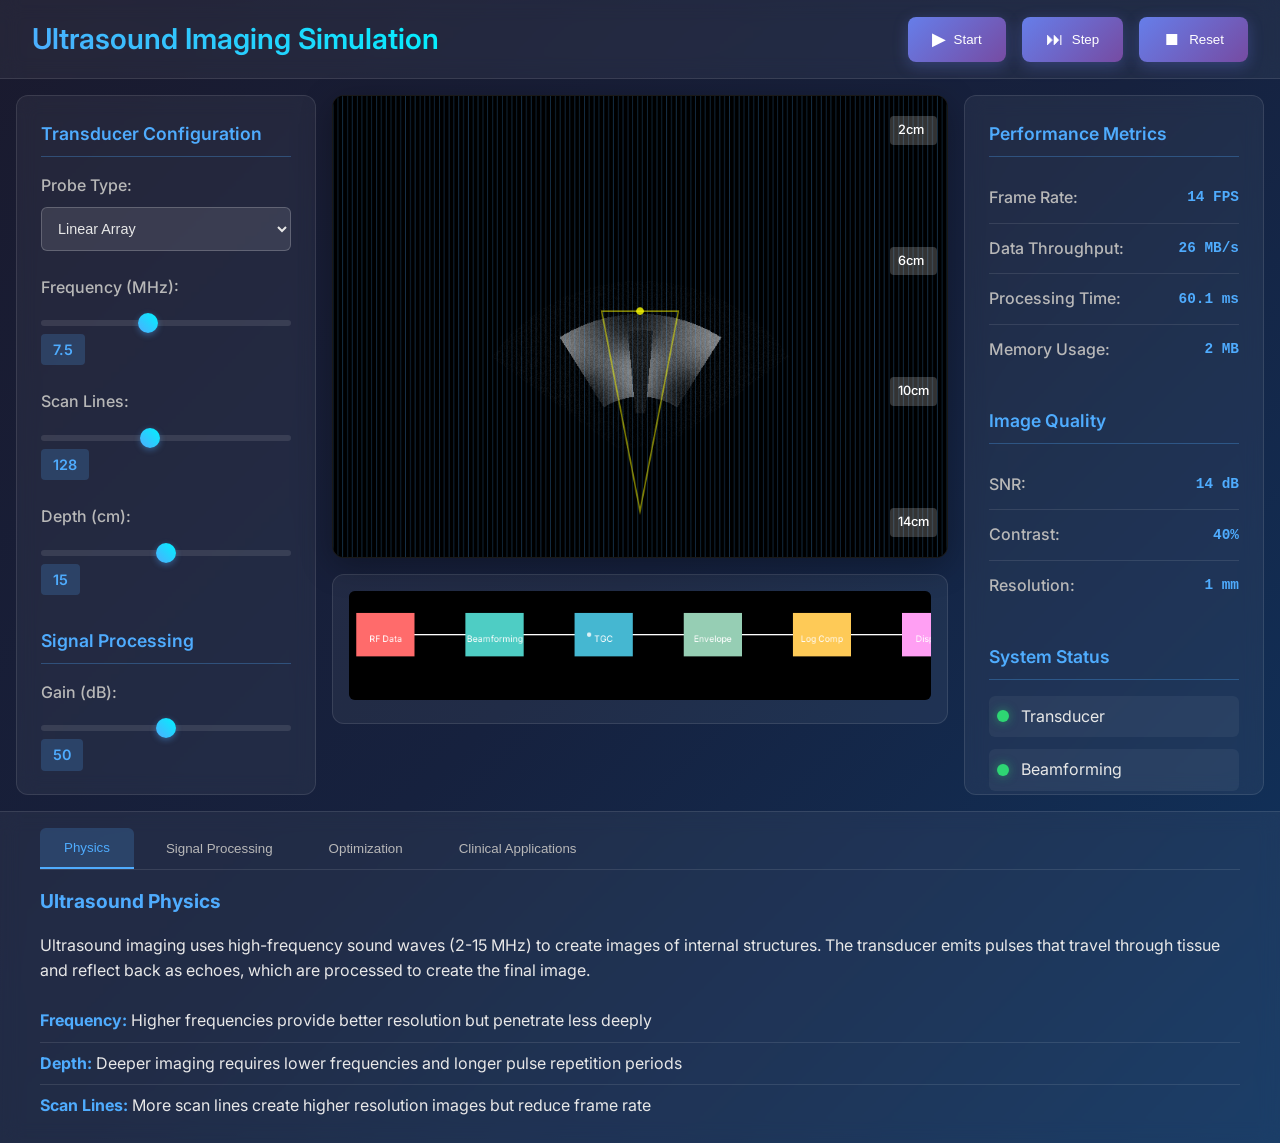
==== index.html @ 915e88f6 "Create comprehensive ultrasound imaging simulation for educational purposes Co-authored-by: lemeinte" ====
<!DOCTYPE html>
<html lang="en">
<head>
    <meta charset="UTF-8">
    <meta name="viewport" content="width=device-width, initial-scale=1.0">
    <title>Interactive Ultrasound Imaging Simulation</title>
    <link rel="stylesheet" href="styles.css">
    <link href="https://fonts.googleapis.com/css2?family=Inter:wght@300;400;500;600;700&display=swap" rel="stylesheet">
</head>
<body>
    <div class="app-container">
        <!-- Header -->
        <header class="app-header">
            <h1>Ultrasound Imaging Simulation</h1>
            <div class="header-controls">
                <button id="playPauseBtn" class="control-btn">
                    <span class="btn-icon">▶</span>
                    <span class="btn-text">Start</span>
                </button>
                <button id="stepBtn" class="control-btn">
                    <span class="btn-icon">⏭</span>
                    <span class="btn-text">Step</span>
                </button>
                <button id="resetBtn" class="control-btn">
                    <span class="btn-icon">⏹</span>
                    <span class="btn-text">Reset</span>
                </button>
            </div>
        </header>

        <!-- Main Content -->
        <div class="main-content">
            <!-- Left Panel - Controls -->
            <div class="control-panel">
                <div class="panel-section">
                    <h3>Transducer Configuration</h3>
                    <div class="control-group">
                        <label for="probeType">Probe Type:</label>
                        <select id="probeType" class="control-select">
                            <option value="linear">Linear Array</option>
                            <option value="convex">Convex Array</option>
                            <option value="phased">Phased Array</option>
                        </select>
                    </div>
                    <div class="control-group">
                        <label for="frequency">Frequency (MHz):</label>
                        <input type="range" id="frequency" min="2" max="15" value="7.5" step="0.5" class="control-slider">
                        <span class="value-display" id="frequencyValue">7.5</span>
                    </div>
                    <div class="control-group">
                        <label for="scanLines">Scan Lines:</label>
                        <input type="range" id="scanLines" min="32" max="256" value="128" step="16" class="control-slider">
                        <span class="value-display" id="scanLinesValue">128</span>
                    </div>
                    <div class="control-group">
                        <label for="depth">Depth (cm):</label>
                        <input type="range" id="depth" min="5" max="25" value="15" step="1" class="control-slider">
                        <span class="value-display" id="depthValue">15</span>
                    </div>
                </div>

                <div class="panel-section">
                    <h3>Signal Processing</h3>
                    <div class="control-group">
                        <label for="gain">Gain (dB):</label>
                        <input type="range" id="gain" min="0" max="100" value="50" step="5" class="control-slider">
                        <span class="value-display" id="gainValue">50</span>
                    </div>
                    <div class="control-group">
                        <label for="tgc">TGC Slope:</label>
                        <input type="range" id="tgc" min="0" max="100" value="30" step="5" class="control-slider">
                        <span class="value-display" id="tgcValue">30</span>
                    </div>
                    <div class="control-group">
                        <label for="focus">Focus Depth (cm):</label>
                        <input type="range" id="focus" min="2" max="20" value="8" step="1" class="control-slider">
                        <span class="value-display" id="focusValue">8</span>
                    </div>
                </div>

                <div class="panel-section">
                    <h3>Organ Presets</h3>
                    <div class="preset-buttons">
                        <button class="preset-btn" data-preset="liver">Liver</button>
                        <button class="preset-btn" data-preset="heart">Heart</button>
                        <button class="preset-btn" data-preset="kidney">Kidney</button>
                        <button class="preset-btn" data-preset="superficial">Superficial</button>
                    </div>
                </div>

                <div class="panel-section">
                    <h3>Display Options</h3>
                    <div class="control-group">
                        <label class="checkbox-label">
                            <input type="checkbox" id="showScanLines" checked>
                            Show Scan Lines
                        </label>
                    </div>
                    <div class="control-group">
                        <label class="checkbox-label">
                            <input type="checkbox" id="showBeamforming" checked>
                            Show Beamforming
                        </label>
                    </div>
                    <div class="control-group">
                        <label class="checkbox-label">
                            <input type="checkbox" id="showProcessing" checked>
                            Show Processing Pipeline
                        </label>
                    </div>
                </div>
            </div>

            <!-- Center Panel - Main Display -->
            <div class="display-panel">
                <div class="ultrasound-display">
                    <canvas id="ultrasoundCanvas" width="800" height="600"></canvas>
                    <div class="display-overlay">
                        <div class="depth-markers">
                            <span class="depth-marker" style="top: 10%">2cm</span>
                            <span class="depth-marker" style="top: 30%">6cm</span>
                            <span class="depth-marker" style="top: 50%">10cm</span>
                            <span class="depth-marker" style="top: 70%">14cm</span>
                        </div>
                    </div>
                </div>
                
                <!-- Processing Pipeline Visualization -->
                <div class="pipeline-display">
                    <canvas id="pipelineCanvas" width="800" height="150"></canvas>
                </div>
            </div>

            <!-- Right Panel - Performance Metrics -->
            <div class="metrics-panel">
                <div class="panel-section">
                    <h3>Performance Metrics</h3>
                    <div class="metric-group">
                        <div class="metric">
                            <label>Frame Rate:</label>
                            <span id="frameRate" class="metric-value">0 FPS</span>
                        </div>
                        <div class="metric">
                            <label>Data Throughput:</label>
                            <span id="dataThroughput" class="metric-value">0 MB/s</span>
                        </div>
                        <div class="metric">
                            <label>Processing Time:</label>
                            <span id="processingTime" class="metric-value">0 ms</span>
                        </div>
                        <div class="metric">
                            <label>Memory Usage:</label>
                            <span id="memoryUsage" class="metric-value">0 MB</span>
                        </div>
                    </div>
                </div>

                <div class="panel-section">
                    <h3>Image Quality</h3>
                    <div class="metric-group">
                        <div class="metric">
                            <label>SNR:</label>
                            <span id="snr" class="metric-value">0 dB</span>
                        </div>
                        <div class="metric">
                            <label>Contrast:</label>
                            <span id="contrast" class="metric-value">0%</span>
                        </div>
                        <div class="metric">
                            <label>Resolution:</label>
                            <span id="resolution" class="metric-value">0 mm</span>
                        </div>
                    </div>
                </div>

                <div class="panel-section">
                    <h3>System Status</h3>
                    <div class="status-indicators">
                        <div class="status-item">
                            <span class="status-dot active"></span>
                            <span>Transducer</span>
                        </div>
                        <div class="status-item">
                            <span class="status-dot active"></span>
                            <span>Beamforming</span>
                        </div>
                        <div class="status-item">
                            <span class="status-dot active"></span>
                            <span>Processing</span>
                        </div>
                        <div class="status-item">
                            <span class="status-dot active"></span>
                            <span>Display</span>
                        </div>
                    </div>
                </div>

                <div class="panel-section">
                    <h3>Educational Info</h3>
                    <div class="info-panel" id="infoPanel">
                        <p>Select a parameter or organ preset to learn about ultrasound imaging principles.</p>
                    </div>
                </div>
            </div>
        </div>

        <!-- Bottom Panel - Detailed Information -->
        <div class="info-panel-bottom">
            <div class="tab-container">
                <div class="tab-buttons">
                    <button class="tab-btn active" data-tab="physics">Physics</button>
                    <button class="tab-btn" data-tab="processing">Signal Processing</button>
                    <button class="tab-btn" data-tab="optimization">Optimization</button>
                    <button class="tab-btn" data-tab="clinical">Clinical Applications</button>
                </div>
                <div class="tab-content">
                    <div id="physics" class="tab-pane active">
                        <h4>Ultrasound Physics</h4>
                        <p>Ultrasound imaging uses high-frequency sound waves (2-15 MHz) to create images of internal structures. The transducer emits pulses that travel through tissue and reflect back as echoes, which are processed to create the final image.</p>
                        <ul>
                            <li><strong>Frequency:</strong> Higher frequencies provide better resolution but penetrate less deeply</li>
                            <li><strong>Depth:</strong> Deeper imaging requires lower frequencies and longer pulse repetition periods</li>
                            <li><strong>Scan Lines:</strong> More scan lines create higher resolution images but reduce frame rate</li>
                        </ul>
                    </div>
                    <div id="processing" class="tab-pane">
                        <h4>Signal Processing Pipeline</h4>
                        <p>The ultrasound signal processing pipeline includes beamforming, time-gain compensation, envelope detection, and scan conversion to transform raw echo data into displayable images.</p>
                        <ul>
                            <li><strong>Beamforming:</strong> Combines signals from multiple transducer elements with time delays</li>
                            <li><strong>TGC:</strong> Compensates for signal attenuation with depth</li>
                            <li><strong>Envelope Detection:</strong> Extracts amplitude information from RF signals</li>
                            <li><strong>Scan Conversion:</strong> Transforms polar coordinates to Cartesian display coordinates</li>
                        </ul>
                    </div>
                    <div id="optimization" class="tab-pane">
                        <h4>Performance Optimization</h4>
                        <p>Real-time ultrasound systems must balance image quality, frame rate, and computational resources. Key trade-offs include resolution vs. speed, depth vs. frame rate, and processing complexity vs. latency.</p>
                        <ul>
                            <li><strong>Frame Rate:</strong> Limited by acoustic travel time and processing speed</li>
                            <li><strong>Memory:</strong> Buffers must handle high-throughput data streams</li>
                            <li><strong>Processing:</strong> Parallel algorithms optimize real-time performance</li>
                        </ul>
                    </div>
                    <div id="clinical" class="tab-pane">
                        <h4>Clinical Applications</h4>
                        <p>Different organs require specific imaging configurations. Understanding these requirements helps optimize system performance for clinical needs.</p>
                        <ul>
                            <li><strong>Liver:</strong> Wide field of view, moderate depth, convex probe</li>
                            <li><strong>Heart:</strong> High frame rate, sector scan, phased array</li>
                            <li><strong>Kidney:</strong> Medium depth, good resolution, convex probe</li>
                            <li><strong>Superficial:</strong> High frequency, linear probe, shallow depth</li>
                        </ul>
                    </div>
                </div>
            </div>
        </div>
    </div>

    <script src="ultrasound-simulation.js"></script>
</body>
</html>
---- styles.css ----
/* Reset and Base Styles */
* {
    margin: 0;
    padding: 0;
    box-sizing: border-box;
}

body {
    font-family: 'Inter', -apple-system, BlinkMacSystemFont, 'Segoe UI', Roboto, sans-serif;
    background: linear-gradient(135deg, #1a1a2e 0%, #16213e 50%, #0f3460 100%);
    color: #e8e8e8;
    overflow-x: hidden;
    line-height: 1.6;
}

/* App Container */
.app-container {
    min-height: 100vh;
    display: flex;
    flex-direction: column;
}

/* Header */
.app-header {
    background: rgba(255, 255, 255, 0.05);
    backdrop-filter: blur(10px);
    border-bottom: 1px solid rgba(255, 255, 255, 0.1);
    padding: 1rem 2rem;
    display: flex;
    justify-content: space-between;
    align-items: center;
    position: sticky;
    top: 0;
    z-index: 100;
}

.app-header h1 {
    font-size: 1.8rem;
    font-weight: 600;
    background: linear-gradient(45deg, #4facfe 0%, #00f2fe 100%);
    -webkit-background-clip: text;
    -webkit-text-fill-color: transparent;
    background-clip: text;
}

.header-controls {
    display: flex;
    gap: 1rem;
}

.control-btn {
    background: linear-gradient(135deg, #667eea 0%, #764ba2 100%);
    border: none;
    border-radius: 8px;
    padding: 0.75rem 1.5rem;
    color: white;
    font-weight: 500;
    cursor: pointer;
    transition: all 0.3s ease;
    display: flex;
    align-items: center;
    gap: 0.5rem;
    box-shadow: 0 4px 15px rgba(102, 126, 234, 0.3);
}

.control-btn:hover {
    transform: translateY(-2px);
    box-shadow: 0 6px 20px rgba(102, 126, 234, 0.4);
}

.control-btn:active {
    transform: translateY(0);
}

.btn-icon {
    font-size: 1.1rem;
}

/* Main Content */
.main-content {
    display: grid;
    grid-template-columns: 300px 1fr 300px;
    gap: 1rem;
    padding: 1rem;
    flex: 1;
    min-height: 0;
}

/* Control Panel */
.control-panel {
    background: rgba(255, 255, 255, 0.05);
    backdrop-filter: blur(10px);
    border-radius: 12px;
    padding: 1.5rem;
    border: 1px solid rgba(255, 255, 255, 0.1);
    overflow-y: auto;
    max-height: calc(100vh - 200px);
}

.panel-section {
    margin-bottom: 2rem;
}

.panel-section h3 {
    font-size: 1.1rem;
    font-weight: 600;
    margin-bottom: 1rem;
    color: #4facfe;
    border-bottom: 1px solid rgba(79, 172, 254, 0.3);
    padding-bottom: 0.5rem;
}

.control-group {
    margin-bottom: 1.5rem;
}

.control-group label {
    display: block;
    margin-bottom: 0.5rem;
    font-weight: 500;
    color: #b8b8b8;
}

.control-select {
    width: 100%;
    padding: 0.75rem;
    background: rgba(255, 255, 255, 0.1);
    border: 1px solid rgba(255, 255, 255, 0.2);
    border-radius: 6px;
    color: #e8e8e8;
    font-size: 0.9rem;
    cursor: pointer;
}

.control-select:focus {
    outline: none;
    border-color: #4facfe;
    box-shadow: 0 0 0 2px rgba(79, 172, 254, 0.2);
}

.control-slider {
    width: 100%;
    height: 6px;
    background: rgba(255, 255, 255, 0.1);
    border-radius: 3px;
    outline: none;
    -webkit-appearance: none;
    margin-bottom: 0.5rem;
}

.control-slider::-webkit-slider-thumb {
    -webkit-appearance: none;
    appearance: none;
    width: 20px;
    height: 20px;
    background: linear-gradient(45deg, #4facfe, #00f2fe);
    border-radius: 50%;
    cursor: pointer;
    box-shadow: 0 2px 6px rgba(79, 172, 254, 0.4);
}

.control-slider::-moz-range-thumb {
    width: 20px;
    height: 20px;
    background: linear-gradient(45deg, #4facfe, #00f2fe);
    border-radius: 50%;
    cursor: pointer;
    border: none;
    box-shadow: 0 2px 6px rgba(79, 172, 254, 0.4);
}

.value-display {
    display: inline-block;
    background: rgba(79, 172, 254, 0.2);
    padding: 0.25rem 0.75rem;
    border-radius: 4px;
    font-weight: 600;
    color: #4facfe;
    font-size: 0.9rem;
}

.preset-buttons {
    display: grid;
    grid-template-columns: 1fr 1fr;
    gap: 0.75rem;
}

.preset-btn {
    background: rgba(255, 255, 255, 0.1);
    border: 1px solid rgba(255, 255, 255, 0.2);
    border-radius: 6px;
    padding: 0.75rem;
    color: #e8e8e8;
    cursor: pointer;
    transition: all 0.3s ease;
    font-weight: 500;
}

.preset-btn:hover {
    background: rgba(79, 172, 254, 0.2);
    border-color: #4facfe;
    transform: translateY(-1px);
}

.preset-btn.active {
    background: linear-gradient(45deg, #4facfe, #00f2fe);
    border-color: #4facfe;
    color: white;
}

.checkbox-label {
    display: flex;
    align-items: center;
    gap: 0.75rem;
    cursor: pointer;
    font-weight: 500;
}

.checkbox-label input[type="checkbox"] {
    width: 18px;
    height: 18px;
    accent-color: #4facfe;
}

/* Display Panel */
.display-panel {
    display: flex;
    flex-direction: column;
    gap: 1rem;
}

.ultrasound-display {
    position: relative;
    background: #000;
    border-radius: 12px;
    overflow: hidden;
    border: 1px solid rgba(255, 255, 255, 0.1);
    box-shadow: 0 8px 32px rgba(0, 0, 0, 0.3);
}

#ultrasoundCanvas {
    display: block;
    width: 100%;
    height: auto;
    background: #000;
}

.display-overlay {
    position: absolute;
    top: 0;
    left: 0;
    right: 0;
    bottom: 0;
    pointer-events: none;
}

.depth-markers {
    position: absolute;
    right: 10px;
    top: 0;
    bottom: 0;
    display: flex;
    flex-direction: column;
    justify-content: space-between;
    padding: 20px 0;
}

.depth-marker {
    background: rgba(255, 255, 255, 0.2);
    color: #fff;
    padding: 0.25rem 0.5rem;
    border-radius: 4px;
    font-size: 0.8rem;
    font-weight: 500;
}

.pipeline-display {
    background: rgba(255, 255, 255, 0.05);
    border-radius: 12px;
    padding: 1rem;
    border: 1px solid rgba(255, 255, 255, 0.1);
}

#pipelineCanvas {
    width: 100%;
    height: auto;
    background: rgba(0, 0, 0, 0.3);
    border-radius: 6px;
}

/* Metrics Panel */
.metrics-panel {
    background: rgba(255, 255, 255, 0.05);
    backdrop-filter: blur(10px);
    border-radius: 12px;
    padding: 1.5rem;
    border: 1px solid rgba(255, 255, 255, 0.1);
    overflow-y: auto;
    max-height: calc(100vh - 200px);
}

.metric-group {
    margin-bottom: 1.5rem;
}

.metric {
    display: flex;
    justify-content: space-between;
    align-items: center;
    padding: 0.75rem 0;
    border-bottom: 1px solid rgba(255, 255, 255, 0.1);
}

.metric:last-child {
    border-bottom: none;
}

.metric label {
    font-weight: 500;
    color: #b8b8b8;
}

.metric-value {
    font-weight: 600;
    color: #4facfe;
    font-family: 'Courier New', monospace;
    font-size: 0.9rem;
}

.status-indicators {
    display: flex;
    flex-direction: column;
    gap: 0.75rem;
}

.status-item {
    display: flex;
    align-items: center;
    gap: 0.75rem;
    padding: 0.5rem;
    background: rgba(255, 255, 255, 0.05);
    border-radius: 6px;
}

.status-dot {
    width: 12px;
    height: 12px;
    border-radius: 50%;
    background: #ff4757;
    transition: background-color 0.3s ease;
}

.status-dot.active {
    background: #2ed573;
    box-shadow: 0 0 10px rgba(46, 213, 115, 0.5);
}

.info-panel {
    background: rgba(255, 255, 255, 0.05);
    border-radius: 6px;
    padding: 1rem;
    border-left: 3px solid #4facfe;
}

.info-panel p {
    font-size: 0.9rem;
    line-height: 1.5;
    color: #b8b8b8;
}

/* Bottom Info Panel */
.info-panel-bottom {
    background: rgba(255, 255, 255, 0.05);
    backdrop-filter: blur(10px);
    border-top: 1px solid rgba(255, 255, 255, 0.1);
    padding: 1rem 2rem;
}

.tab-container {
    max-width: 1200px;
    margin: 0 auto;
}

.tab-buttons {
    display: flex;
    gap: 0.5rem;
    margin-bottom: 1rem;
    border-bottom: 1px solid rgba(255, 255, 255, 0.1);
}

.tab-btn {
    background: none;
    border: none;
    padding: 0.75rem 1.5rem;
    color: #b8b8b8;
    cursor: pointer;
    border-radius: 6px 6px 0 0;
    transition: all 0.3s ease;
    font-weight: 500;
}

.tab-btn:hover {
    background: rgba(255, 255, 255, 0.1);
    color: #e8e8e8;
}

.tab-btn.active {
    background: rgba(79, 172, 254, 0.2);
    color: #4facfe;
    border-bottom: 2px solid #4facfe;
}

.tab-content {
    position: relative;
}

.tab-pane {
    display: none;
    animation: fadeIn 0.3s ease;
}

.tab-pane.active {
    display: block;
}

.tab-pane h4 {
    color: #4facfe;
    margin-bottom: 1rem;
    font-size: 1.2rem;
}

.tab-pane p {
    margin-bottom: 1rem;
    line-height: 1.6;
}

.tab-pane ul {
    list-style: none;
    padding-left: 0;
}

.tab-pane li {
    padding: 0.5rem 0;
    border-bottom: 1px solid rgba(255, 255, 255, 0.1);
}

.tab-pane li:last-child {
    border-bottom: none;
}

.tab-pane strong {
    color: #4facfe;
}

/* Animations */
@keyframes fadeIn {
    from {
        opacity: 0;
        transform: translateY(10px);
    }
    to {
        opacity: 1;
        transform: translateY(0);
    }
}

/* Responsive Design */
@media (max-width: 1200px) {
    .main-content {
        grid-template-columns: 280px 1fr 280px;
        gap: 0.75rem;
    }
}

@media (max-width: 1024px) {
    .main-content {
        grid-template-columns: 1fr;
        grid-template-rows: auto 1fr auto;
    }
    
    .control-panel,
    .metrics-panel {
        max-height: none;
    }
    
    .control-panel {
        order: 1;
    }
    
    .display-panel {
        order: 2;
    }
    
    .metrics-panel {
        order: 3;
    }
}

@media (max-width: 768px) {
    .app-header {
        flex-direction: column;
        gap: 1rem;
        padding: 1rem;
    }
    
    .header-controls {
        width: 100%;
        justify-content: center;
    }
    
    .main-content {
        padding: 0.5rem;
    }
    
    .control-panel,
    .metrics-panel {
        padding: 1rem;
    }
    
    #ultrasoundCanvas {
        width: 100%;
        height: auto;
    }
    
    .preset-buttons {
        grid-template-columns: 1fr;
    }
}

/* Scrollbar Styling */
::-webkit-scrollbar {
    width: 8px;
}

::-webkit-scrollbar-track {
    background: rgba(255, 255, 255, 0.1);
    border-radius: 4px;
}

::-webkit-scrollbar-thumb {
    background: rgba(79, 172, 254, 0.3);
    border-radius: 4px;
}

::-webkit-scrollbar-thumb:hover {
    background: rgba(79, 172, 254, 0.5);
}

/* Loading States */
.loading {
    opacity: 0.6;
    pointer-events: none;
}

.loading::after {
    content: '';
    position: absolute;
    top: 50%;
    left: 50%;
    width: 20px;
    height: 20px;
    margin: -10px 0 0 -10px;
    border: 2px solid #4facfe;
    border-top: 2px solid transparent;
    border-radius: 50%;
    animation: spin 1s linear infinite;
}

@keyframes spin {
    0% { transform: rotate(0deg); }
    100% { transform: rotate(360deg); }
}

/* Tooltip Styles */
.tooltip {
    position: relative;
    cursor: help;
}

.tooltip::after {
    content: attr(data-tooltip);
    position: absolute;
    bottom: 100%;
    left: 50%;
    transform: translateX(-50%);
    background: rgba(0, 0, 0, 0.9);
    color: white;
    padding: 0.5rem;
    border-radius: 4px;
    font-size: 0.8rem;
    white-space: nowrap;
    opacity: 0;
    pointer-events: none;
    transition: opacity 0.3s ease;
    z-index: 1000;
}

.tooltip:hover::after {
    opacity: 1;
}
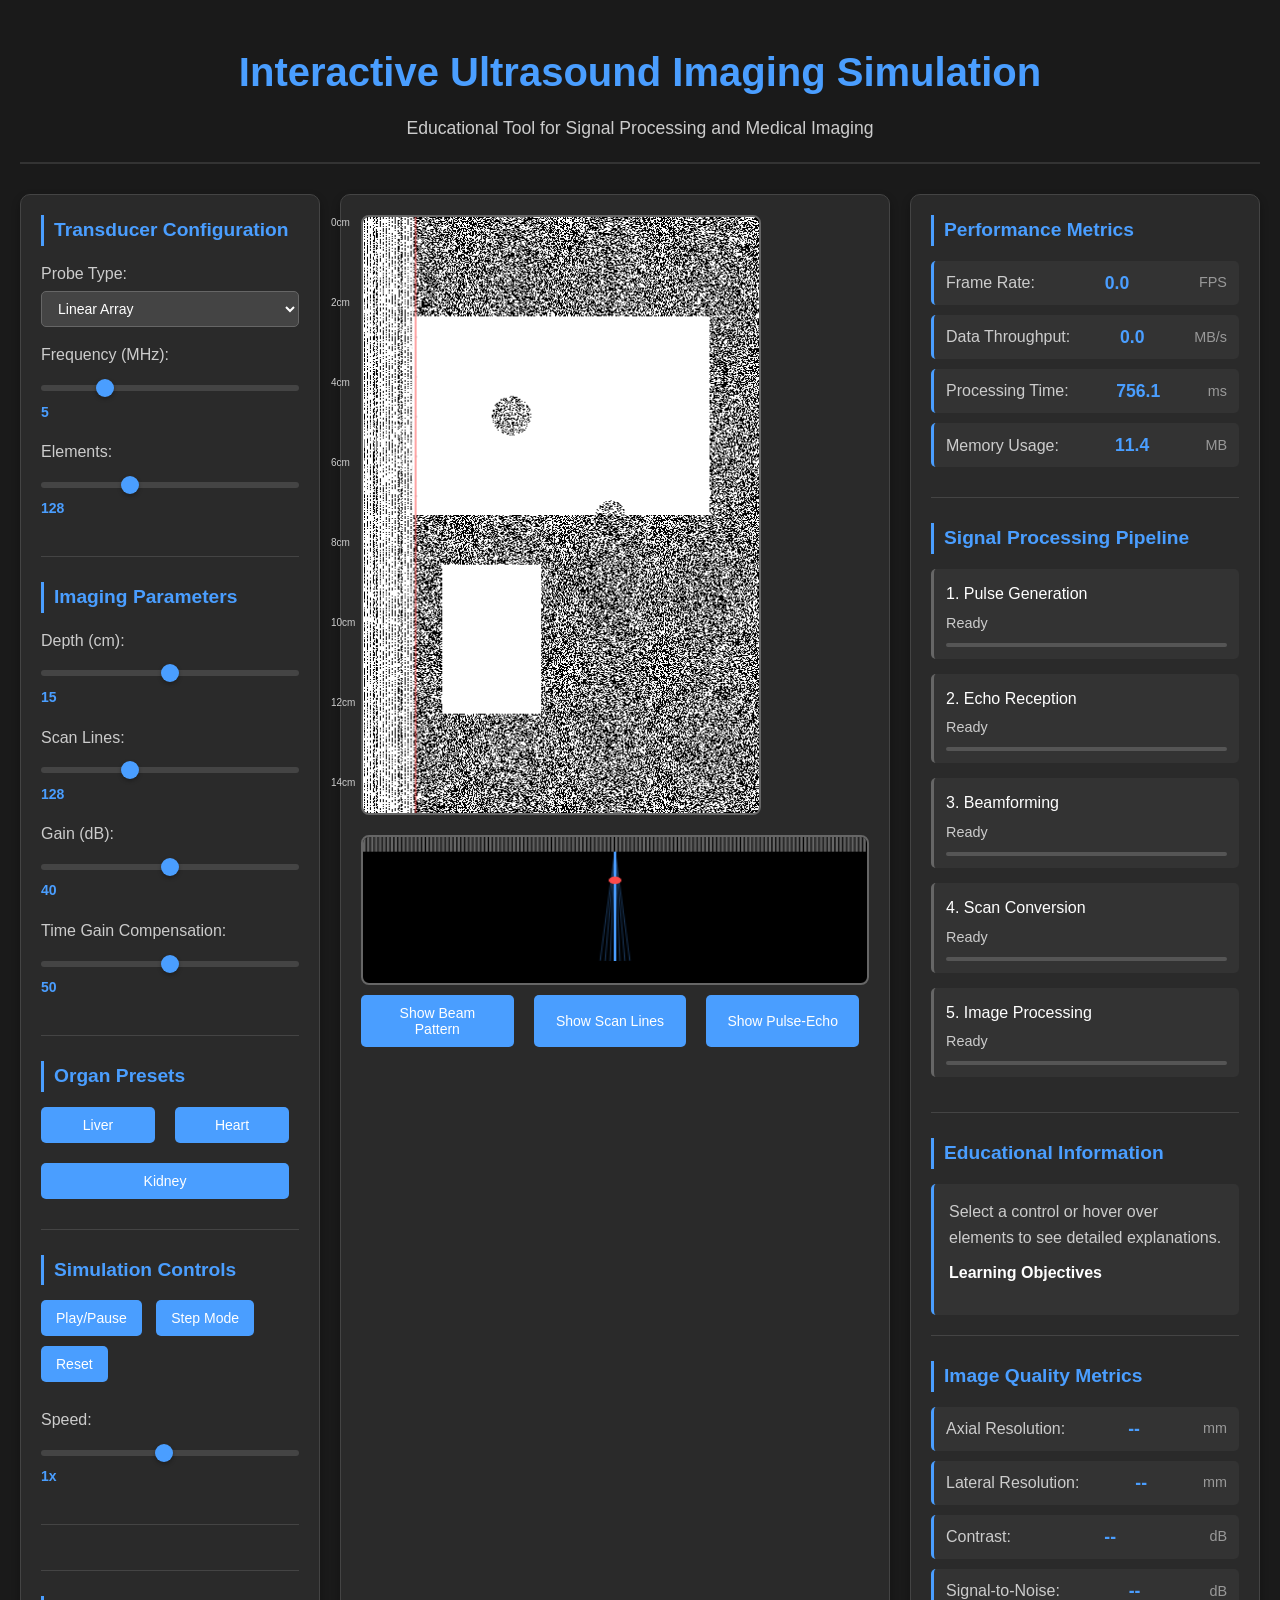
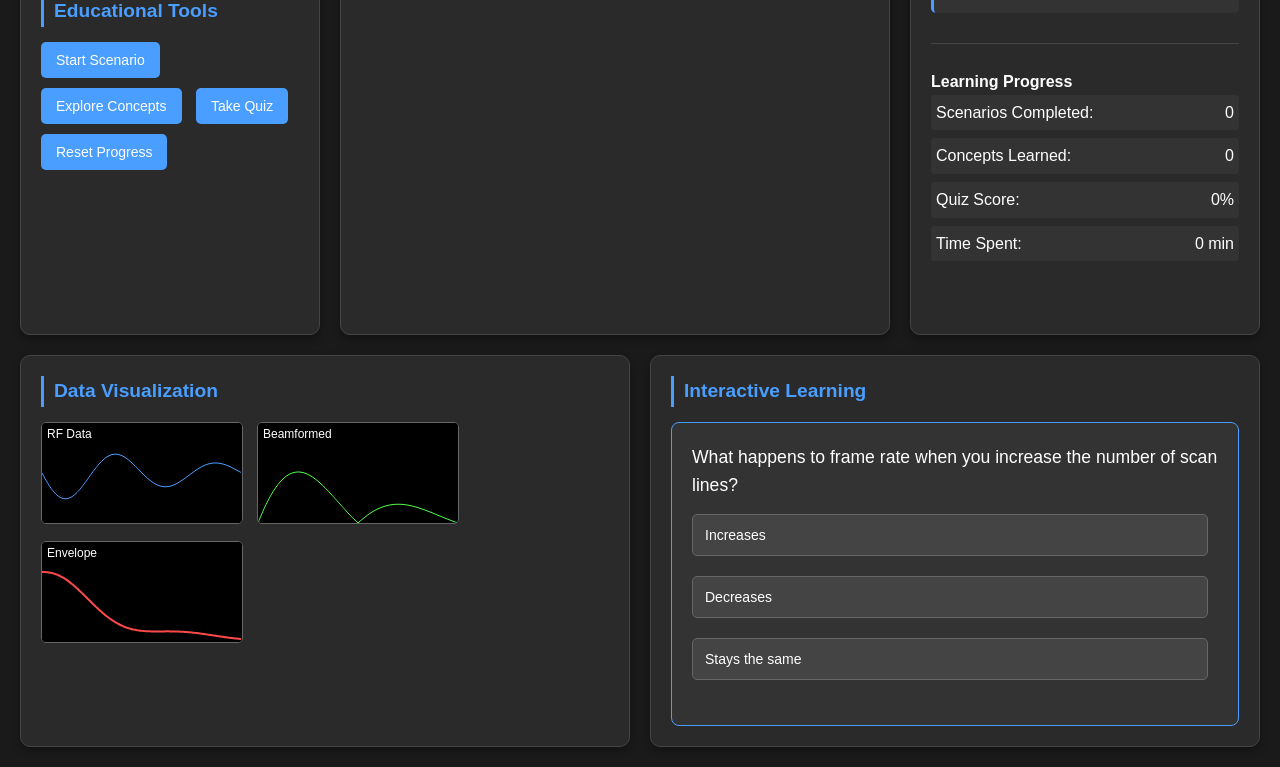
==== commit 820afe39: "Create comprehensive ultrasound imaging simulation with educational features Co-authored-by: lemeint" ====
--- a/index.html
+++ b/index.html
@@ -5,38 +5,22 @@
     <meta name="viewport" content="width=device-width, initial-scale=1.0">
     <title>Interactive Ultrasound Imaging Simulation</title>
     <link rel="stylesheet" href="styles.css">
-    <link href="https://fonts.googleapis.com/css2?family=Inter:wght@300;400;500;600;700&display=swap" rel="stylesheet">
 </head>
 <body>
-    <div class="app-container">
-        <!-- Header -->
-        <header class="app-header">
-            <h1>Ultrasound Imaging Simulation</h1>
-            <div class="header-controls">
-                <button id="playPauseBtn" class="control-btn">
-                    <span class="btn-icon">▶</span>
-                    <span class="btn-text">Start</span>
-                </button>
-                <button id="stepBtn" class="control-btn">
-                    <span class="btn-icon">⏭</span>
-                    <span class="btn-text">Step</span>
-                </button>
-                <button id="resetBtn" class="control-btn">
-                    <span class="btn-icon">⏹</span>
-                    <span class="btn-text">Reset</span>
-                </button>
-            </div>
+    <div class="container">
+        <header>
+            <h1>Interactive Ultrasound Imaging Simulation</h1>
+            <p>Educational Tool for Signal Processing and Medical Imaging</p>
         </header>
 
-        <!-- Main Content -->
         <div class="main-content">
-            <!-- Left Panel - Controls -->
+            <!-- Left Panel: Controls -->
             <div class="control-panel">
                 <div class="panel-section">
                     <h3>Transducer Configuration</h3>
                     <div class="control-group">
-                        <label for="probeType">Probe Type:</label>
-                        <select id="probeType" class="control-select">
+                        <label for="probe-type">Probe Type:</label>
+                        <select id="probe-type">
                             <option value="linear">Linear Array</option>
                             <option value="convex">Convex Array</option>
                             <option value="phased">Phased Array</option>
@@ -44,37 +28,37 @@
                     </div>
                     <div class="control-group">
                         <label for="frequency">Frequency (MHz):</label>
-                        <input type="range" id="frequency" min="2" max="15" value="7.5" step="0.5" class="control-slider">
-                        <span class="value-display" id="frequencyValue">7.5</span>
-                    </div>
-                    <div class="control-group">
-                        <label for="scanLines">Scan Lines:</label>
-                        <input type="range" id="scanLines" min="32" max="256" value="128" step="16" class="control-slider">
-                        <span class="value-display" id="scanLinesValue">128</span>
-                    </div>
+                        <input type="range" id="frequency" min="2" max="15" value="5" step="0.5">
+                        <span id="frequency-value">5.0</span>
+                    </div>
+                    <div class="control-group">
+                        <label for="elements">Elements:</label>
+                        <input type="range" id="elements" min="64" max="256" value="128" step="16">
+                        <span id="elements-value">128</span>
+                    </div>
+                </div>
+
+                <div class="panel-section">
+                    <h3>Imaging Parameters</h3>
                     <div class="control-group">
                         <label for="depth">Depth (cm):</label>
-                        <input type="range" id="depth" min="5" max="25" value="15" step="1" class="control-slider">
-                        <span class="value-display" id="depthValue">15</span>
-                    </div>
-                </div>
-
-                <div class="panel-section">
-                    <h3>Signal Processing</h3>
+                        <input type="range" id="depth" min="5" max="25" value="15" step="1">
+                        <span id="depth-value">15</span>
+                    </div>
+                    <div class="control-group">
+                        <label for="scan-lines">Scan Lines:</label>
+                        <input type="range" id="scan-lines" min="64" max="256" value="128" step="16">
+                        <span id="scan-lines-value">128</span>
+                    </div>
                     <div class="control-group">
                         <label for="gain">Gain (dB):</label>
-                        <input type="range" id="gain" min="0" max="100" value="50" step="5" class="control-slider">
-                        <span class="value-display" id="gainValue">50</span>
-                    </div>
-                    <div class="control-group">
-                        <label for="tgc">TGC Slope:</label>
-                        <input type="range" id="tgc" min="0" max="100" value="30" step="5" class="control-slider">
-                        <span class="value-display" id="tgcValue">30</span>
-                    </div>
-                    <div class="control-group">
-                        <label for="focus">Focus Depth (cm):</label>
-                        <input type="range" id="focus" min="2" max="20" value="8" step="1" class="control-slider">
-                        <span class="value-display" id="focusValue">8</span>
+                        <input type="range" id="gain" min="0" max="80" value="40" step="5">
+                        <span id="gain-value">40</span>
+                    </div>
+                    <div class="control-group">
+                        <label for="tgc">Time Gain Compensation:</label>
+                        <input type="range" id="tgc" min="0" max="100" value="50" step="5">
+                        <span id="tgc-value">50</span>
                     </div>
                 </div>
 
@@ -84,179 +68,170 @@
                         <button class="preset-btn" data-preset="liver">Liver</button>
                         <button class="preset-btn" data-preset="heart">Heart</button>
                         <button class="preset-btn" data-preset="kidney">Kidney</button>
-                        <button class="preset-btn" data-preset="superficial">Superficial</button>
-                    </div>
-                </div>
-
-                <div class="panel-section">
-                    <h3>Display Options</h3>
-                    <div class="control-group">
-                        <label class="checkbox-label">
-                            <input type="checkbox" id="showScanLines" checked>
-                            Show Scan Lines
-                        </label>
-                    </div>
-                    <div class="control-group">
-                        <label class="checkbox-label">
-                            <input type="checkbox" id="showBeamforming" checked>
-                            Show Beamforming
-                        </label>
-                    </div>
-                    <div class="control-group">
-                        <label class="checkbox-label">
-                            <input type="checkbox" id="showProcessing" checked>
-                            Show Processing Pipeline
-                        </label>
-                    </div>
-                </div>
-            </div>
-
-            <!-- Center Panel - Main Display -->
+                    </div>
+                </div>
+
+                <div class="panel-section">
+                    <h3>Simulation Controls</h3>
+                    <div class="control-group">
+                        <button id="play-pause">Play/Pause</button>
+                        <button id="step-mode">Step Mode</button>
+                        <button id="reset">Reset</button>
+                    </div>
+                    <div class="control-group">
+                        <label for="simulation-speed">Speed:</label>
+                        <input type="range" id="simulation-speed" min="0.1" max="2" value="1" step="0.1">
+                        <span id="speed-value">1.0x</span>
+                    </div>
+                </div>
+            </div>
+
+            <!-- Center Panel: Main Display -->
             <div class="display-panel">
                 <div class="ultrasound-display">
-                    <canvas id="ultrasoundCanvas" width="800" height="600"></canvas>
+                    <canvas id="ultrasound-canvas" width="400" height="600"></canvas>
                     <div class="display-overlay">
-                        <div class="depth-markers">
-                            <span class="depth-marker" style="top: 10%">2cm</span>
-                            <span class="depth-marker" style="top: 30%">6cm</span>
-                            <span class="depth-marker" style="top: 50%">10cm</span>
-                            <span class="depth-marker" style="top: 70%">14cm</span>
-                        </div>
-                    </div>
-                </div>
-                
-                <!-- Processing Pipeline Visualization -->
-                <div class="pipeline-display">
-                    <canvas id="pipelineCanvas" width="800" height="150"></canvas>
-                </div>
-            </div>
-
-            <!-- Right Panel - Performance Metrics -->
-            <div class="metrics-panel">
+                        <div class="depth-markers" id="depth-markers"></div>
+                        <div class="measurement-tools" id="measurement-tools"></div>
+                    </div>
+                </div>
+
+                <div class="transducer-animation">
+                    <canvas id="transducer-canvas" width="400" height="200"></canvas>
+                    <div class="animation-controls">
+                        <button id="show-beam-pattern">Show Beam Pattern</button>
+                        <button id="show-scan-lines">Show Scan Lines</button>
+                        <button id="show-pulse-echo">Show Pulse-Echo</button>
+                    </div>
+                </div>
+            </div>
+
+            <!-- Right Panel: Information and Metrics -->
+            <div class="info-panel">
                 <div class="panel-section">
                     <h3>Performance Metrics</h3>
-                    <div class="metric-group">
-                        <div class="metric">
-                            <label>Frame Rate:</label>
-                            <span id="frameRate" class="metric-value">0 FPS</span>
-                        </div>
-                        <div class="metric">
-                            <label>Data Throughput:</label>
-                            <span id="dataThroughput" class="metric-value">0 MB/s</span>
-                        </div>
-                        <div class="metric">
-                            <label>Processing Time:</label>
-                            <span id="processingTime" class="metric-value">0 ms</span>
-                        </div>
-                        <div class="metric">
-                            <label>Memory Usage:</label>
-                            <span id="memoryUsage" class="metric-value">0 MB</span>
-                        </div>
-                    </div>
-                </div>
-
-                <div class="panel-section">
-                    <h3>Image Quality</h3>
-                    <div class="metric-group">
-                        <div class="metric">
-                            <label>SNR:</label>
-                            <span id="snr" class="metric-value">0 dB</span>
-                        </div>
-                        <div class="metric">
-                            <label>Contrast:</label>
-                            <span id="contrast" class="metric-value">0%</span>
-                        </div>
-                        <div class="metric">
-                            <label>Resolution:</label>
-                            <span id="resolution" class="metric-value">0 mm</span>
-                        </div>
-                    </div>
-                </div>
-
-                <div class="panel-section">
-                    <h3>System Status</h3>
-                    <div class="status-indicators">
-                        <div class="status-item">
-                            <span class="status-dot active"></span>
-                            <span>Transducer</span>
-                        </div>
-                        <div class="status-item">
-                            <span class="status-dot active"></span>
-                            <span>Beamforming</span>
-                        </div>
-                        <div class="status-item">
-                            <span class="status-dot active"></span>
-                            <span>Processing</span>
-                        </div>
-                        <div class="status-item">
-                            <span class="status-dot active"></span>
-                            <span>Display</span>
-                        </div>
-                    </div>
-                </div>
-
-                <div class="panel-section">
-                    <h3>Educational Info</h3>
-                    <div class="info-panel" id="infoPanel">
-                        <p>Select a parameter or organ preset to learn about ultrasound imaging principles.</p>
+                    <div class="metric-item">
+                        <span class="metric-label">Frame Rate:</span>
+                        <span class="metric-value" id="frame-rate">--</span>
+                        <span class="metric-unit">FPS</span>
+                    </div>
+                    <div class="metric-item">
+                        <span class="metric-label">Data Throughput:</span>
+                        <span class="metric-value" id="data-throughput">--</span>
+                        <span class="metric-unit">MB/s</span>
+                    </div>
+                    <div class="metric-item">
+                        <span class="metric-label">Processing Time:</span>
+                        <span class="metric-value" id="processing-time">--</span>
+                        <span class="metric-unit">ms</span>
+                    </div>
+                    <div class="metric-item">
+                        <span class="metric-label">Memory Usage:</span>
+                        <span class="metric-value" id="memory-usage">--</span>
+                        <span class="metric-unit">MB</span>
+                    </div>
+                </div>
+
+                <div class="panel-section">
+                    <h3>Signal Processing Pipeline</h3>
+                    <div class="pipeline-stage" id="stage-1">
+                        <div class="stage-name">1. Pulse Generation</div>
+                        <div class="stage-status">Ready</div>
+                        <div class="stage-progress">
+                            <div class="progress-bar" style="width: 0%"></div>
+                        </div>
+                    </div>
+                    <div class="pipeline-stage" id="stage-2">
+                        <div class="stage-name">2. Echo Reception</div>
+                        <div class="stage-status">Ready</div>
+                        <div class="stage-progress">
+                            <div class="progress-bar" style="width: 0%"></div>
+                        </div>
+                    </div>
+                    <div class="pipeline-stage" id="stage-3">
+                        <div class="stage-name">3. Beamforming</div>
+                        <div class="stage-status">Ready</div>
+                        <div class="stage-progress">
+                            <div class="progress-bar" style="width: 0%"></div>
+                        </div>
+                    </div>
+                    <div class="pipeline-stage" id="stage-4">
+                        <div class="stage-name">4. Scan Conversion</div>
+                        <div class="stage-status">Ready</div>
+                        <div class="stage-progress">
+                            <div class="progress-bar" style="width: 0%"></div>
+                        </div>
+                    </div>
+                    <div class="pipeline-stage" id="stage-5">
+                        <div class="stage-name">5. Image Processing</div>
+                        <div class="stage-status">Ready</div>
+                        <div class="stage-progress">
+                            <div class="progress-bar" style="width: 0%"></div>
+                        </div>
+                    </div>
+                </div>
+
+                <div class="panel-section">
+                    <h3>Educational Information</h3>
+                    <div class="info-content" id="info-content">
+                        <p>Select a control or hover over elements to see detailed explanations.</p>
+                    </div>
+                </div>
+
+                <div class="panel-section">
+                    <h3>Image Quality Metrics</h3>
+                    <div class="quality-metric">
+                        <span class="metric-label">Axial Resolution:</span>
+                        <span class="metric-value" id="axial-resolution">--</span>
+                        <span class="metric-unit">mm</span>
+                    </div>
+                    <div class="quality-metric">
+                        <span class="metric-label">Lateral Resolution:</span>
+                        <span class="metric-value" id="lateral-resolution">--</span>
+                        <span class="metric-unit">mm</span>
+                    </div>
+                    <div class="quality-metric">
+                        <span class="metric-label">Contrast:</span>
+                        <span class="metric-value" id="contrast">--</span>
+                        <span class="metric-unit">dB</span>
+                    </div>
+                    <div class="quality-metric">
+                        <span class="metric-label">Signal-to-Noise:</span>
+                        <span class="metric-value" id="snr">--</span>
+                        <span class="metric-unit">dB</span>
                     </div>
                 </div>
             </div>
         </div>
 
-        <!-- Bottom Panel - Detailed Information -->
-        <div class="info-panel-bottom">
-            <div class="tab-container">
-                <div class="tab-buttons">
-                    <button class="tab-btn active" data-tab="physics">Physics</button>
-                    <button class="tab-btn" data-tab="processing">Signal Processing</button>
-                    <button class="tab-btn" data-tab="optimization">Optimization</button>
-                    <button class="tab-btn" data-tab="clinical">Clinical Applications</button>
-                </div>
-                <div class="tab-content">
-                    <div id="physics" class="tab-pane active">
-                        <h4>Ultrasound Physics</h4>
-                        <p>Ultrasound imaging uses high-frequency sound waves (2-15 MHz) to create images of internal structures. The transducer emits pulses that travel through tissue and reflect back as echoes, which are processed to create the final image.</p>
-                        <ul>
-                            <li><strong>Frequency:</strong> Higher frequencies provide better resolution but penetrate less deeply</li>
-                            <li><strong>Depth:</strong> Deeper imaging requires lower frequencies and longer pulse repetition periods</li>
-                            <li><strong>Scan Lines:</strong> More scan lines create higher resolution images but reduce frame rate</li>
-                        </ul>
-                    </div>
-                    <div id="processing" class="tab-pane">
-                        <h4>Signal Processing Pipeline</h4>
-                        <p>The ultrasound signal processing pipeline includes beamforming, time-gain compensation, envelope detection, and scan conversion to transform raw echo data into displayable images.</p>
-                        <ul>
-                            <li><strong>Beamforming:</strong> Combines signals from multiple transducer elements with time delays</li>
-                            <li><strong>TGC:</strong> Compensates for signal attenuation with depth</li>
-                            <li><strong>Envelope Detection:</strong> Extracts amplitude information from RF signals</li>
-                            <li><strong>Scan Conversion:</strong> Transforms polar coordinates to Cartesian display coordinates</li>
-                        </ul>
-                    </div>
-                    <div id="optimization" class="tab-pane">
-                        <h4>Performance Optimization</h4>
-                        <p>Real-time ultrasound systems must balance image quality, frame rate, and computational resources. Key trade-offs include resolution vs. speed, depth vs. frame rate, and processing complexity vs. latency.</p>
-                        <ul>
-                            <li><strong>Frame Rate:</strong> Limited by acoustic travel time and processing speed</li>
-                            <li><strong>Memory:</strong> Buffers must handle high-throughput data streams</li>
-                            <li><strong>Processing:</strong> Parallel algorithms optimize real-time performance</li>
-                        </ul>
-                    </div>
-                    <div id="clinical" class="tab-pane">
-                        <h4>Clinical Applications</h4>
-                        <p>Different organs require specific imaging configurations. Understanding these requirements helps optimize system performance for clinical needs.</p>
-                        <ul>
-                            <li><strong>Liver:</strong> Wide field of view, moderate depth, convex probe</li>
-                            <li><strong>Heart:</strong> High frame rate, sector scan, phased array</li>
-                            <li><strong>Kidney:</strong> Medium depth, good resolution, convex probe</li>
-                            <li><strong>Superficial:</strong> High frequency, linear probe, shallow depth</li>
-                        </ul>
-                    </div>
+        <!-- Bottom Panel: Additional Tools -->
+        <div class="bottom-panel">
+            <div class="tool-section">
+                <h3>Data Visualization</h3>
+                <canvas id="rf-data-canvas" width="200" height="100"></canvas>
+                <canvas id="beamformed-canvas" width="200" height="100"></canvas>
+                <canvas id="envelope-canvas" width="200" height="100"></canvas>
+            </div>
+            
+            <div class="tool-section">
+                <h3>Interactive Learning</h3>
+                <div class="quiz-container" id="quiz-container">
+                    <div class="quiz-question" id="quiz-question">
+                        What happens to frame rate when you increase the number of scan lines?
+                    </div>
+                    <div class="quiz-options">
+                        <button class="quiz-option" data-correct="false">Increases</button>
+                        <button class="quiz-option" data-correct="true">Decreases</button>
+                        <button class="quiz-option" data-correct="false">Stays the same</button>
+                    </div>
+                    <div class="quiz-feedback" id="quiz-feedback"></div>
                 </div>
             </div>
         </div>
     </div>
 
-    <script src="ultrasound-simulation.js"></script>
+    <script src="simulation.js"></script>
+    <script src="interface.js"></script>
+    <script src="education.js"></script>
 </body>
 </html>
--- a/styles.css
+++ b/styles.css
@@ -6,243 +6,185 @@
 }
 
 body {
-    font-family: 'Inter', -apple-system, BlinkMacSystemFont, 'Segoe UI', Roboto, sans-serif;
-    background: linear-gradient(135deg, #1a1a2e 0%, #16213e 50%, #0f3460 100%);
-    color: #e8e8e8;
-    overflow-x: hidden;
+    font-family: 'Segoe UI', Tahoma, Geneva, Verdana, sans-serif;
+    background-color: #1a1a1a;
+    color: #ffffff;
     line-height: 1.6;
 }
 
-/* App Container */
-.app-container {
-    min-height: 100vh;
-    display: flex;
-    flex-direction: column;
+.container {
+    max-width: 1920px;
+    margin: 0 auto;
+    padding: 20px;
 }
 
 /* Header */
-.app-header {
-    background: rgba(255, 255, 255, 0.05);
-    backdrop-filter: blur(10px);
-    border-bottom: 1px solid rgba(255, 255, 255, 0.1);
-    padding: 1rem 2rem;
-    display: flex;
-    justify-content: space-between;
-    align-items: center;
-    position: sticky;
-    top: 0;
-    z-index: 100;
-}
-
-.app-header h1 {
-    font-size: 1.8rem;
-    font-weight: 600;
-    background: linear-gradient(45deg, #4facfe 0%, #00f2fe 100%);
-    -webkit-background-clip: text;
-    -webkit-text-fill-color: transparent;
-    background-clip: text;
-}
-
-.header-controls {
-    display: flex;
-    gap: 1rem;
-}
-
-.control-btn {
-    background: linear-gradient(135deg, #667eea 0%, #764ba2 100%);
-    border: none;
-    border-radius: 8px;
-    padding: 0.75rem 1.5rem;
-    color: white;
-    font-weight: 500;
-    cursor: pointer;
-    transition: all 0.3s ease;
-    display: flex;
-    align-items: center;
-    gap: 0.5rem;
-    box-shadow: 0 4px 15px rgba(102, 126, 234, 0.3);
-}
-
-.control-btn:hover {
-    transform: translateY(-2px);
-    box-shadow: 0 6px 20px rgba(102, 126, 234, 0.4);
-}
-
-.control-btn:active {
-    transform: translateY(0);
-}
-
-.btn-icon {
-    font-size: 1.1rem;
-}
-
-/* Main Content */
+header {
+    text-align: center;
+    margin-bottom: 30px;
+    padding: 20px 0;
+    border-bottom: 2px solid #333;
+}
+
+header h1 {
+    color: #4a9eff;
+    font-size: 2.5em;
+    margin-bottom: 10px;
+}
+
+header p {
+    color: #cccccc;
+    font-size: 1.1em;
+}
+
+/* Main Layout */
 .main-content {
     display: grid;
-    grid-template-columns: 300px 1fr 300px;
-    gap: 1rem;
-    padding: 1rem;
-    flex: 1;
-    min-height: 0;
-}
-
-/* Control Panel */
-.control-panel {
-    background: rgba(255, 255, 255, 0.05);
-    backdrop-filter: blur(10px);
-    border-radius: 12px;
-    padding: 1.5rem;
-    border: 1px solid rgba(255, 255, 255, 0.1);
-    overflow-y: auto;
-    max-height: calc(100vh - 200px);
+    grid-template-columns: 300px 1fr 350px;
+    grid-gap: 20px;
+    margin-bottom: 20px;
+}
+
+/* Panel Styles */
+.control-panel,
+.info-panel {
+    background-color: #2a2a2a;
+    border-radius: 10px;
+    padding: 20px;
+    border: 1px solid #444;
+    box-shadow: 0 4px 8px rgba(0, 0, 0, 0.3);
+}
+
+.display-panel {
+    background-color: #2a2a2a;
+    border-radius: 10px;
+    padding: 20px;
+    border: 1px solid #444;
+    box-shadow: 0 4px 8px rgba(0, 0, 0, 0.3);
 }
 
 .panel-section {
-    margin-bottom: 2rem;
+    margin-bottom: 25px;
+    padding-bottom: 20px;
+    border-bottom: 1px solid #444;
+}
+
+.panel-section:last-child {
+    border-bottom: none;
 }
 
 .panel-section h3 {
-    font-size: 1.1rem;
-    font-weight: 600;
-    margin-bottom: 1rem;
-    color: #4facfe;
-    border-bottom: 1px solid rgba(79, 172, 254, 0.3);
-    padding-bottom: 0.5rem;
-}
-
+    color: #4a9eff;
+    margin-bottom: 15px;
+    font-size: 1.2em;
+    border-left: 3px solid #4a9eff;
+    padding-left: 10px;
+}
+
+/* Control Groups */
 .control-group {
-    margin-bottom: 1.5rem;
+    margin-bottom: 15px;
 }
 
 .control-group label {
     display: block;
-    margin-bottom: 0.5rem;
+    margin-bottom: 5px;
+    color: #cccccc;
     font-weight: 500;
-    color: #b8b8b8;
-}
-
-.control-select {
-    width: 100%;
-    padding: 0.75rem;
-    background: rgba(255, 255, 255, 0.1);
-    border: 1px solid rgba(255, 255, 255, 0.2);
-    border-radius: 6px;
-    color: #e8e8e8;
-    font-size: 0.9rem;
-    cursor: pointer;
-}
-
-.control-select:focus {
-    outline: none;
-    border-color: #4facfe;
-    box-shadow: 0 0 0 2px rgba(79, 172, 254, 0.2);
-}
-
-.control-slider {
+}
+
+.control-group input[type="range"] {
     width: 100%;
     height: 6px;
-    background: rgba(255, 255, 255, 0.1);
+    background: #444;
     border-radius: 3px;
     outline: none;
-    -webkit-appearance: none;
-    margin-bottom: 0.5rem;
-}
-
-.control-slider::-webkit-slider-thumb {
-    -webkit-appearance: none;
     appearance: none;
-    width: 20px;
-    height: 20px;
-    background: linear-gradient(45deg, #4facfe, #00f2fe);
-    border-radius: 50%;
-    cursor: pointer;
-    box-shadow: 0 2px 6px rgba(79, 172, 254, 0.4);
-}
-
-.control-slider::-moz-range-thumb {
-    width: 20px;
-    height: 20px;
-    background: linear-gradient(45deg, #4facfe, #00f2fe);
-    border-radius: 50%;
-    cursor: pointer;
-    border: none;
-    box-shadow: 0 2px 6px rgba(79, 172, 254, 0.4);
-}
-
-.value-display {
-    display: inline-block;
-    background: rgba(79, 172, 254, 0.2);
-    padding: 0.25rem 0.75rem;
-    border-radius: 4px;
-    font-weight: 600;
-    color: #4facfe;
-    font-size: 0.9rem;
-}
-
-.preset-buttons {
-    display: grid;
-    grid-template-columns: 1fr 1fr;
-    gap: 0.75rem;
-}
-
-.preset-btn {
-    background: rgba(255, 255, 255, 0.1);
-    border: 1px solid rgba(255, 255, 255, 0.2);
-    border-radius: 6px;
-    padding: 0.75rem;
-    color: #e8e8e8;
-    cursor: pointer;
-    transition: all 0.3s ease;
-    font-weight: 500;
-}
-
-.preset-btn:hover {
-    background: rgba(79, 172, 254, 0.2);
-    border-color: #4facfe;
-    transform: translateY(-1px);
-}
-
-.preset-btn.active {
-    background: linear-gradient(45deg, #4facfe, #00f2fe);
-    border-color: #4facfe;
-    color: white;
-}
-
-.checkbox-label {
-    display: flex;
-    align-items: center;
-    gap: 0.75rem;
-    cursor: pointer;
-    font-weight: 500;
-}
-
-.checkbox-label input[type="checkbox"] {
+    margin-bottom: 5px;
+}
+
+.control-group input[type="range"]::-webkit-slider-thumb {
+    appearance: none;
     width: 18px;
     height: 18px;
-    accent-color: #4facfe;
-}
-
-/* Display Panel */
-.display-panel {
+    background: #4a9eff;
+    cursor: pointer;
+    border-radius: 50%;
+    box-shadow: 0 2px 4px rgba(0, 0, 0, 0.3);
+}
+
+.control-group input[type="range"]::-moz-range-thumb {
+    width: 18px;
+    height: 18px;
+    background: #4a9eff;
+    cursor: pointer;
+    border-radius: 50%;
+    border: none;
+    box-shadow: 0 2px 4px rgba(0, 0, 0, 0.3);
+}
+
+.control-group select {
+    width: 100%;
+    padding: 8px 12px;
+    background-color: #444;
+    border: 1px solid #666;
+    border-radius: 5px;
+    color: #ffffff;
+    font-size: 14px;
+}
+
+.control-group span {
+    color: #4a9eff;
+    font-weight: bold;
+    font-size: 14px;
+}
+
+/* Buttons */
+button {
+    background-color: #4a9eff;
+    color: white;
+    border: none;
+    padding: 10px 15px;
+    border-radius: 5px;
+    cursor: pointer;
+    font-size: 14px;
+    transition: background-color 0.3s ease;
+    margin-right: 10px;
+    margin-bottom: 10px;
+}
+
+button:hover {
+    background-color: #3a8eef;
+}
+
+button:active {
+    background-color: #2a7edf;
+}
+
+.preset-buttons {
     display: flex;
-    flex-direction: column;
-    gap: 1rem;
-}
-
+    flex-wrap: wrap;
+    gap: 10px;
+}
+
+.preset-btn {
+    flex: 1;
+    min-width: 70px;
+}
+
+/* Ultrasound Display */
 .ultrasound-display {
     position: relative;
-    background: #000;
-    border-radius: 12px;
-    overflow: hidden;
-    border: 1px solid rgba(255, 255, 255, 0.1);
-    box-shadow: 0 8px 32px rgba(0, 0, 0, 0.3);
-}
-
-#ultrasoundCanvas {
+    margin-bottom: 20px;
+}
+
+#ultrasound-canvas {
+    background-color: #000;
+    border: 2px solid #666;
+    border-radius: 8px;
+    width: 100%;
+    height: 400px;
     display: block;
-    width: 100%;
-    height: auto;
-    background: #000;
 }
 
 .display-overlay {
@@ -256,294 +198,291 @@
 
 .depth-markers {
     position: absolute;
-    right: 10px;
+    left: -30px;
     top: 0;
     bottom: 0;
+    width: 25px;
+    color: #cccccc;
+    font-size: 12px;
+}
+
+/* Transducer Animation */
+.transducer-animation {
+    margin-top: 20px;
+}
+
+#transducer-canvas {
+    background-color: #000;
+    border: 2px solid #666;
+    border-radius: 8px;
+    width: 100%;
+    height: 150px;
+    display: block;
+}
+
+.animation-controls {
+    margin-top: 10px;
     display: flex;
-    flex-direction: column;
-    justify-content: space-between;
-    padding: 20px 0;
-}
-
-.depth-marker {
-    background: rgba(255, 255, 255, 0.2);
-    color: #fff;
-    padding: 0.25rem 0.5rem;
-    border-radius: 4px;
-    font-size: 0.8rem;
-    font-weight: 500;
-}
-
-.pipeline-display {
-    background: rgba(255, 255, 255, 0.05);
-    border-radius: 12px;
-    padding: 1rem;
-    border: 1px solid rgba(255, 255, 255, 0.1);
-}
-
-#pipelineCanvas {
-    width: 100%;
-    height: auto;
-    background: rgba(0, 0, 0, 0.3);
-    border-radius: 6px;
-}
-
-/* Metrics Panel */
-.metrics-panel {
-    background: rgba(255, 255, 255, 0.05);
-    backdrop-filter: blur(10px);
-    border-radius: 12px;
-    padding: 1.5rem;
-    border: 1px solid rgba(255, 255, 255, 0.1);
-    overflow-y: auto;
-    max-height: calc(100vh - 200px);
-}
-
-.metric-group {
-    margin-bottom: 1.5rem;
-}
-
-.metric {
+    flex-wrap: wrap;
+    gap: 10px;
+}
+
+.animation-controls button {
+    flex: 1;
+    min-width: 120px;
+}
+
+/* Performance Metrics */
+.metric-item,
+.quality-metric {
     display: flex;
     justify-content: space-between;
     align-items: center;
-    padding: 0.75rem 0;
-    border-bottom: 1px solid rgba(255, 255, 255, 0.1);
-}
-
-.metric:last-child {
-    border-bottom: none;
-}
-
-.metric label {
+    margin-bottom: 10px;
+    padding: 8px 12px;
+    background-color: #333;
+    border-radius: 5px;
+    border-left: 3px solid #4a9eff;
+}
+
+.metric-label {
+    color: #cccccc;
     font-weight: 500;
-    color: #b8b8b8;
 }
 
 .metric-value {
-    font-weight: 600;
-    color: #4facfe;
-    font-family: 'Courier New', monospace;
-    font-size: 0.9rem;
-}
-
-.status-indicators {
+    color: #4a9eff;
+    font-weight: bold;
+    font-size: 1.1em;
+}
+
+.metric-unit {
+    color: #999;
+    font-size: 0.9em;
+}
+
+/* Signal Processing Pipeline */
+.pipeline-stage {
+    margin-bottom: 15px;
+    padding: 12px;
+    background-color: #333;
+    border-radius: 5px;
+    border-left: 3px solid #666;
+    transition: border-color 0.3s ease;
+}
+
+.pipeline-stage.active {
+    border-left-color: #4a9eff;
+}
+
+.pipeline-stage.complete {
+    border-left-color: #4eff4a;
+}
+
+.stage-name {
+    color: #ffffff;
+    font-weight: 500;
+    margin-bottom: 5px;
+}
+
+.stage-status {
+    color: #cccccc;
+    font-size: 0.9em;
+    margin-bottom: 8px;
+}
+
+.stage-progress {
+    height: 4px;
+    background-color: #555;
+    border-radius: 2px;
+    overflow: hidden;
+}
+
+.progress-bar {
+    height: 100%;
+    background-color: #4a9eff;
+    border-radius: 2px;
+    transition: width 0.3s ease;
+}
+
+/* Educational Information */
+.info-content {
+    background-color: #333;
+    padding: 15px;
+    border-radius: 5px;
+    border-left: 3px solid #4a9eff;
+}
+
+.info-content p {
+    margin-bottom: 10px;
+    color: #cccccc;
+    line-height: 1.6;
+}
+
+.info-content:last-child {
+    margin-bottom: 0;
+}
+
+/* Bottom Panel */
+.bottom-panel {
+    display: grid;
+    grid-template-columns: 1fr 1fr;
+    grid-gap: 20px;
+    margin-top: 20px;
+}
+
+.tool-section {
+    background-color: #2a2a2a;
+    border-radius: 10px;
+    padding: 20px;
+    border: 1px solid #444;
+    box-shadow: 0 4px 8px rgba(0, 0, 0, 0.3);
+}
+
+.tool-section h3 {
+    color: #4a9eff;
+    margin-bottom: 15px;
+    font-size: 1.2em;
+    border-left: 3px solid #4a9eff;
+    padding-left: 10px;
+}
+
+/* Data Visualization Canvases */
+.tool-section canvas {
+    background-color: #000;
+    border: 1px solid #666;
+    border-radius: 5px;
+    margin-right: 10px;
+    margin-bottom: 10px;
+}
+
+/* Quiz Components */
+.quiz-container {
+    background-color: #333;
+    padding: 20px;
+    border-radius: 8px;
+    border: 1px solid #4a9eff;
+}
+
+.quiz-question {
+    color: #ffffff;
+    font-size: 1.1em;
+    margin-bottom: 15px;
+    font-weight: 500;
+}
+
+.quiz-options {
     display: flex;
     flex-direction: column;
-    gap: 0.75rem;
-}
-
-.status-item {
-    display: flex;
-    align-items: center;
-    gap: 0.75rem;
-    padding: 0.5rem;
-    background: rgba(255, 255, 255, 0.05);
-    border-radius: 6px;
-}
-
-.status-dot {
-    width: 12px;
-    height: 12px;
-    border-radius: 50%;
-    background: #ff4757;
-    transition: background-color 0.3s ease;
-}
-
-.status-dot.active {
-    background: #2ed573;
-    box-shadow: 0 0 10px rgba(46, 213, 115, 0.5);
-}
-
-.info-panel {
-    background: rgba(255, 255, 255, 0.05);
-    border-radius: 6px;
-    padding: 1rem;
-    border-left: 3px solid #4facfe;
-}
-
-.info-panel p {
-    font-size: 0.9rem;
-    line-height: 1.5;
-    color: #b8b8b8;
-}
-
-/* Bottom Info Panel */
-.info-panel-bottom {
-    background: rgba(255, 255, 255, 0.05);
-    backdrop-filter: blur(10px);
-    border-top: 1px solid rgba(255, 255, 255, 0.1);
-    padding: 1rem 2rem;
-}
-
-.tab-container {
-    max-width: 1200px;
-    margin: 0 auto;
-}
-
-.tab-buttons {
-    display: flex;
-    gap: 0.5rem;
-    margin-bottom: 1rem;
-    border-bottom: 1px solid rgba(255, 255, 255, 0.1);
-}
-
-.tab-btn {
-    background: none;
-    border: none;
-    padding: 0.75rem 1.5rem;
-    color: #b8b8b8;
+    gap: 10px;
+    margin-bottom: 15px;
+}
+
+.quiz-option {
+    background-color: #444;
+    color: #ffffff;
+    border: 1px solid #666;
+    padding: 12px;
+    border-radius: 5px;
     cursor: pointer;
-    border-radius: 6px 6px 0 0;
     transition: all 0.3s ease;
-    font-weight: 500;
-}
-
-.tab-btn:hover {
-    background: rgba(255, 255, 255, 0.1);
-    color: #e8e8e8;
-}
-
-.tab-btn.active {
-    background: rgba(79, 172, 254, 0.2);
-    color: #4facfe;
-    border-bottom: 2px solid #4facfe;
-}
-
-.tab-content {
-    position: relative;
-}
-
-.tab-pane {
-    display: none;
-    animation: fadeIn 0.3s ease;
-}
-
-.tab-pane.active {
-    display: block;
-}
-
-.tab-pane h4 {
-    color: #4facfe;
-    margin-bottom: 1rem;
-    font-size: 1.2rem;
-}
-
-.tab-pane p {
-    margin-bottom: 1rem;
-    line-height: 1.6;
-}
-
-.tab-pane ul {
-    list-style: none;
-    padding-left: 0;
-}
-
-.tab-pane li {
-    padding: 0.5rem 0;
-    border-bottom: 1px solid rgba(255, 255, 255, 0.1);
-}
-
-.tab-pane li:last-child {
-    border-bottom: none;
-}
-
-.tab-pane strong {
-    color: #4facfe;
-}
-
-/* Animations */
-@keyframes fadeIn {
-    from {
-        opacity: 0;
-        transform: translateY(10px);
-    }
-    to {
-        opacity: 1;
-        transform: translateY(0);
-    }
+    text-align: left;
+}
+
+.quiz-option:hover {
+    background-color: #555;
+}
+
+.quiz-option.correct {
+    background-color: #4eff4a;
+    color: #000;
+}
+
+.quiz-option.incorrect {
+    background-color: #ff4a4a;
+    color: #ffffff;
+}
+
+.quiz-feedback {
+    color: #cccccc;
+    font-style: italic;
+    margin-top: 10px;
 }
 
 /* Responsive Design */
 @media (max-width: 1200px) {
     .main-content {
-        grid-template-columns: 280px 1fr 280px;
-        gap: 0.75rem;
-    }
-}
-
-@media (max-width: 1024px) {
-    .main-content {
         grid-template-columns: 1fr;
-        grid-template-rows: auto 1fr auto;
+        grid-gap: 15px;
     }
     
     .control-panel,
-    .metrics-panel {
-        max-height: none;
+    .info-panel {
+        max-width: 100%;
     }
     
-    .control-panel {
-        order: 1;
+    .bottom-panel {
+        grid-template-columns: 1fr;
+    }
+}
+
+@media (max-width: 768px) {
+    .container {
+        padding: 10px;
     }
     
-    .display-panel {
-        order: 2;
-    }
-    
-    .metrics-panel {
-        order: 3;
-    }
-}
-
-@media (max-width: 768px) {
-    .app-header {
-        flex-direction: column;
-        gap: 1rem;
-        padding: 1rem;
-    }
-    
-    .header-controls {
-        width: 100%;
-        justify-content: center;
-    }
-    
-    .main-content {
-        padding: 0.5rem;
-    }
-    
-    .control-panel,
-    .metrics-panel {
-        padding: 1rem;
-    }
-    
-    #ultrasoundCanvas {
-        width: 100%;
-        height: auto;
+    header h1 {
+        font-size: 2em;
     }
     
     .preset-buttons {
-        grid-template-columns: 1fr;
-    }
-}
-
-/* Scrollbar Styling */
-::-webkit-scrollbar {
-    width: 8px;
-}
-
-::-webkit-scrollbar-track {
-    background: rgba(255, 255, 255, 0.1);
-    border-radius: 4px;
-}
-
-::-webkit-scrollbar-thumb {
-    background: rgba(79, 172, 254, 0.3);
-    border-radius: 4px;
-}
-
-::-webkit-scrollbar-thumb:hover {
-    background: rgba(79, 172, 254, 0.5);
+        flex-direction: column;
+    }
+    
+    .animation-controls {
+        flex-direction: column;
+    }
+    
+    .quiz-options {
+        gap: 8px;
+    }
+}
+
+/* Tooltips */
+.tooltip {
+    position: relative;
+    display: inline-block;
+}
+
+.tooltip .tooltiptext {
+    visibility: hidden;
+    width: 200px;
+    background-color: #333;
+    color: #fff;
+    text-align: center;
+    border-radius: 5px;
+    padding: 8px;
+    position: absolute;
+    z-index: 1;
+    bottom: 125%;
+    left: 50%;
+    margin-left: -100px;
+    font-size: 12px;
+    opacity: 0;
+    transition: opacity 0.3s;
+}
+
+.tooltip:hover .tooltiptext {
+    visibility: visible;
+    opacity: 1;
+}
+
+/* Accessibility */
+button:focus,
+input:focus,
+select:focus {
+    outline: 2px solid #4a9eff;
+    outline-offset: 2px;
 }
 
 /* Loading States */
@@ -560,7 +499,7 @@
     width: 20px;
     height: 20px;
     margin: -10px 0 0 -10px;
-    border: 2px solid #4facfe;
+    border: 2px solid #4a9eff;
     border-top: 2px solid transparent;
     border-radius: 50%;
     animation: spin 1s linear infinite;
@@ -571,30 +510,50 @@
     100% { transform: rotate(360deg); }
 }
 
-/* Tooltip Styles */
-.tooltip {
-    position: relative;
-    cursor: help;
-}
-
-.tooltip::after {
-    content: attr(data-tooltip);
-    position: absolute;
-    bottom: 100%;
-    left: 50%;
-    transform: translateX(-50%);
-    background: rgba(0, 0, 0, 0.9);
-    color: white;
-    padding: 0.5rem;
-    border-radius: 4px;
-    font-size: 0.8rem;
-    white-space: nowrap;
-    opacity: 0;
-    pointer-events: none;
-    transition: opacity 0.3s ease;
-    z-index: 1000;
-}
-
-.tooltip:hover::after {
-    opacity: 1;
+/* Error States */
+.error {
+    border-color: #ff4a4a !important;
+    background-color: rgba(255, 74, 74, 0.1) !important;
+}
+
+.error-message {
+    color: #ff4a4a;
+    font-size: 0.9em;
+    margin-top: 5px;
+}
+
+/* Success States */
+.success {
+    border-color: #4eff4a !important;
+    background-color: rgba(78, 255, 74, 0.1) !important;
+}
+
+/* Animation Classes */
+.fade-in {
+    animation: fadeIn 0.5s ease-in;
+}
+
+@keyframes fadeIn {
+    from { opacity: 0; }
+    to { opacity: 1; }
+}
+
+.slide-in {
+    animation: slideIn 0.3s ease-out;
+}
+
+@keyframes slideIn {
+    from { transform: translateX(-20px); opacity: 0; }
+    to { transform: translateX(0); opacity: 1; }
+}
+
+/* Pulse Animation for Active Elements */
+.pulse {
+    animation: pulse 2s infinite;
+}
+
+@keyframes pulse {
+    0% { box-shadow: 0 0 0 0 rgba(74, 158, 255, 0.7); }
+    70% { box-shadow: 0 0 0 10px rgba(74, 158, 255, 0); }
+    100% { box-shadow: 0 0 0 0 rgba(74, 158, 255, 0); }
 }
